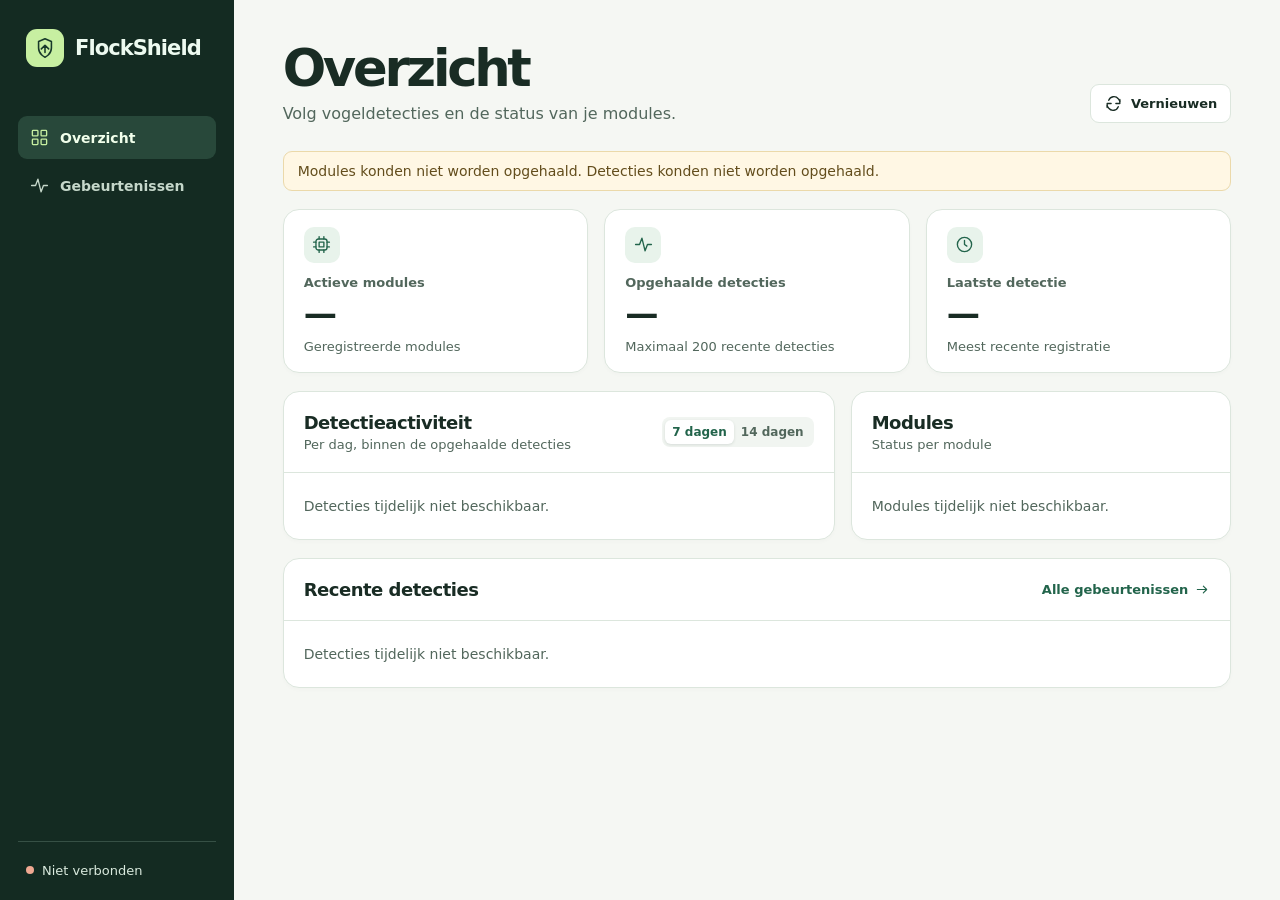
==== frontend/index.html @ 68c660af "Created more structure within the project and changed the layout of the website." ====
<!doctype html>
<html lang="nl">
<head>
<meta charset="utf-8">
<meta name="viewport" content="width=device-width, initial-scale=1">
<meta name="theme-color" content="#f5f7f3">
<title>Overzicht · FlockShield</title>
<link rel="stylesheet" href="style.css">
<script type="module" src="overzicht.js"></script>
</head>
<body><div id="app"></div></body>
</html>
---- frontend/style.css ----
:root {
  color-scheme: light;
  --text: #192c24;
  --muted: #52675c;
  --line: #dce6dd;
  --green: #22644b;
  --pale: #e8f3eb;
  --surface: #fff;
  font-family: "Aptos", "Segoe UI", system-ui, sans-serif;
  color: var(--text);
  background: #f5f7f3;
}
* { box-sizing: border-box; }
body { margin: 0; min-width: 280px; }
a { color: inherit; text-decoration: none; }
button, input, select { font: inherit; }
button, select { cursor: pointer; }
:focus-visible { outline: 3px solid #45a881; outline-offset: 3px; }
[hidden] { display: none !important; }
svg { width: 19px; height: 19px; flex: none; }
.skip { position: fixed; z-index: 5; inset: 1rem auto auto 1rem; background: white; padding: .75rem; transform: translateY(-200%); }
.skip:focus { transform: none; }
#app { display: grid; grid-template-columns: 234px minmax(0, 1fr); min-height: 100vh; }
.sidebar { position: sticky; top: 0; height: 100vh; display: flex; flex-direction: column; padding: 29px 18px 22px; background: #142b22; color: #edfaf0; }
.brand { display: flex; align-items: center; gap: 11px; padding: 0 8px; font-size: 21px; font-weight: 750; letter-spacing: -.045em; }
.brand span { display: grid; place-items: center; width: 38px; height: 38px; border-radius: 11px; background: #c7efa1; color: #18392a; }
.brand svg { width: 22px; height: 22px; }
nav { display: grid; gap: 5px; margin-top: 49px; }
nav a { display: flex; align-items: center; gap: 11px; padding: 12px; border-radius: 9px; color: #c5d7ca; font-size: 14px; font-weight: 650; }
nav a:hover, nav a[aria-current] { background: #28483a; color: #f1ffeb; }
nav a[aria-current] svg { color: #c7efa1; }
.sidebar-footer { margin-top: auto; border-top: 1px solid #365045; padding: 17px 8px 0; }
.connection { display: inline-flex; align-items: center; gap: 8px; font-size: 13px; color: #daeade; }
.connection i { width: 8px; height: 8px; border-radius: 50%; background: #aabbaf; }
.connection[data-state="online"] i { background: #bde88b; box-shadow: 0 0 0 4px #bde88b23; }
.connection[data-state="partial"] i { background: #f1ce78; }
.connection[data-state="offline"] i { background: #f0a892; }
main { width: 100%; max-width: 1550px; margin-inline: auto; padding: 42px clamp(20px, 3.8vw, 64px); }
.top { display: flex; align-items: end; justify-content: space-between; gap: 15px; margin-bottom: 28px; }
h1, h2, p { margin: 0; }
h1 { font-size: clamp(34px, 4vw, 52px); line-height: 1.03; letter-spacing: -.064em; }
h2 { font-size: 18px; letter-spacing: -.027em; }
.top p { color: var(--muted); margin-top: 9px; }
small { color: var(--muted); font-size: 13px; }
.refresh-area { display: flex; align-items: center; gap: 12px; }
.button { display: inline-flex; justify-content: center; align-items: center; gap: 8px; border: 1px solid var(--line); background: white; border-radius: 9px; padding: 8px 13px; min-height: 39px; color: var(--text); font-size: 13px; font-weight: 700; white-space: nowrap; }
.button:hover:not(:disabled) { background: var(--pale); border-color: #a8cdb4; }
.button:disabled { opacity: .5; cursor: default; }
.notice { padding: 11px 14px; margin-bottom: 18px; border: 1px solid #ebd9aa; border-radius: 9px; background: #fff7e4; color: #634d1c; font-size: 14px; }
.stats { display: grid; grid-template-columns: repeat(3, minmax(0, 1fr)); gap: 16px; margin-bottom: 18px; }
.metric, .panel { background: var(--surface); border: 1px solid var(--line); border-radius: 16px; box-shadow: 0 2px 4px #1e3c2c05; }
.metric { padding: 17px 20px; }
.metric h2 { margin-top: 12px; color: var(--muted); font-size: 13px; font-weight: 700; letter-spacing: 0; }
.metric strong { display: block; font-size: clamp(21px, 2.6vw, 36px); line-height: 1.15; letter-spacing: -.055em; margin: 5px 0 3px; overflow-wrap: anywhere; }
.tile-icon { display: grid; place-items: center; width: 36px; height: 36px; flex: none; border-radius: 10px; background: var(--pale); color: var(--green); }
.middle { display: grid; grid-template-columns: minmax(0, 1.45fr) minmax(0, 1fr); gap: 16px; margin-bottom: 18px; }
.panel { min-width: 0; overflow: hidden; }
.panel-head { display: flex; justify-content: space-between; align-items: center; gap: 12px; padding: 20px; }
.panel-head p { font-size: 13px; color: var(--muted); margin-top: 4px; }
.segments { display: inline-flex; flex: none; padding: 3px; border-radius: 8px; background: #f1f5f1; }
.segments button { border: 0; border-radius: 6px; padding: 5px 7px; color: var(--muted); background: transparent; font-size: 12px; font-weight: 700; }
.segments button[aria-pressed="true"] { color: var(--green); background: white; box-shadow: 0 1px 3px #192c2420; }
.chart { display: flex; gap: clamp(3px, 1vw, 14px); height: 174px; margin: 0 20px 18px; }
.bar-item { display: flex; min-width: 0; flex: 1; flex-direction: column; align-items: center; gap: 7px; }
.bar-track { display: flex; align-items: end; flex: 1; width: 100%; border-radius: 6px; background: #f1f5ef; overflow: hidden; }
.bar { min-height: 2px; width: 100%; height: var(--height); border-radius: 6px; background: linear-gradient(180deg, #78bc88, #398361); }
.bar-item:hover .bar { background: #22644b; }
.module-list { list-style: none; margin: 0; padding: 0 20px 12px; max-height: 200px; overflow: auto; }
.module-list li { display: flex; align-items: center; gap: 9px; padding: 9px 0; border-top: 1px solid var(--line); }
.module-list li div { flex: 1; min-width: 0; overflow-wrap: anywhere; }
.module-list li strong, .module-list li small { display: block; }
.module-list li strong { font-size: 14px; }
.pill { display: inline-block; border-radius: 999px; padding: 4px 8px; font-size: 12px; font-weight: 700; background: #edf1ed; color: var(--muted); }
.pill.active, .pill.confidence { background: var(--pale); color: var(--green); }
.text-link { color: var(--green); font-weight: 700; display: inline-flex; align-items: center; gap: 6px; font-size: 13px; }
.text-link:hover { text-decoration: underline; }
.text-link svg { width: 16px; }
.empty { padding: 25px 20px; border-top: 1px solid var(--line); color: var(--muted); font-size: 14px; }
.table-scroll { overflow: auto; }
table { border-collapse: collapse; width: 100%; text-align: left; font-size: 14px; }
th { background: #f3f7f2; color: var(--muted); font-size: 12px; font-weight: 700; }
th, td { padding: 12px 20px; border-top: 1px solid var(--line); white-space: nowrap; }
tbody tr:hover { background: #f8fbf7; }
.filters { display: flex; align-items: end; flex-wrap: wrap; gap: 10px; padding: 0 20px 18px; }
.filters label { display: grid; gap: 5px; color: var(--muted); font-size: 12px; font-weight: 700; }
.filters label:first-child { flex: 1; min-width: 180px; }
input, select { width: 100%; min-height: 39px; padding: 7px 10px; border: 1px solid var(--line); border-radius: 8px; background: #fff; color: var(--text); font-size: 14px; }
.pagination { display: flex; justify-content: space-between; align-items: center; gap: 8px; border-top: 1px solid var(--line); padding: 12px 20px; }
.pagination div { display: flex; gap: 6px; }
@media (max-width: 1050px) {
  #app { grid-template-columns: 185px minmax(0, 1fr); }
  .refresh-area { align-items: end; flex-direction: column-reverse; gap: 4px; }
  .middle { grid-template-columns: 1fr; }
}
@media (max-width: 700px) {
  #app { display: block; }
  .sidebar { position: static; height: auto; padding: 14px 16px 10px; display: grid; grid-template-columns: 1fr auto; gap: 10px; }
  .brand { padding: 0; }
  nav { grid-row: 2; grid-column: span 2; grid-template-columns: repeat(2, max-content); margin: 0; }
  nav a { padding: 9px; }
  .sidebar-footer { grid-column: 2; grid-row: 1; border: 0; padding: 0; align-self: center; margin: 0; }
  main { padding: 25px 15px; }
  .top { align-items: start; }
  .top p { font-size: 14px; }
  .stats { gap: 7px; }
  .metric { padding: 11px 8px; }
  .metric small { font-size: 11px; }
  .metric h2 { font-size: 12px; }
  th, td { padding-inline: 13px; }
}
@media (max-width: 390px) {
  .top { flex-wrap: wrap; }
  .refresh-area { flex-direction: row-reverse; align-items: center; }
  .panel-head { padding-inline: 12px; }
}
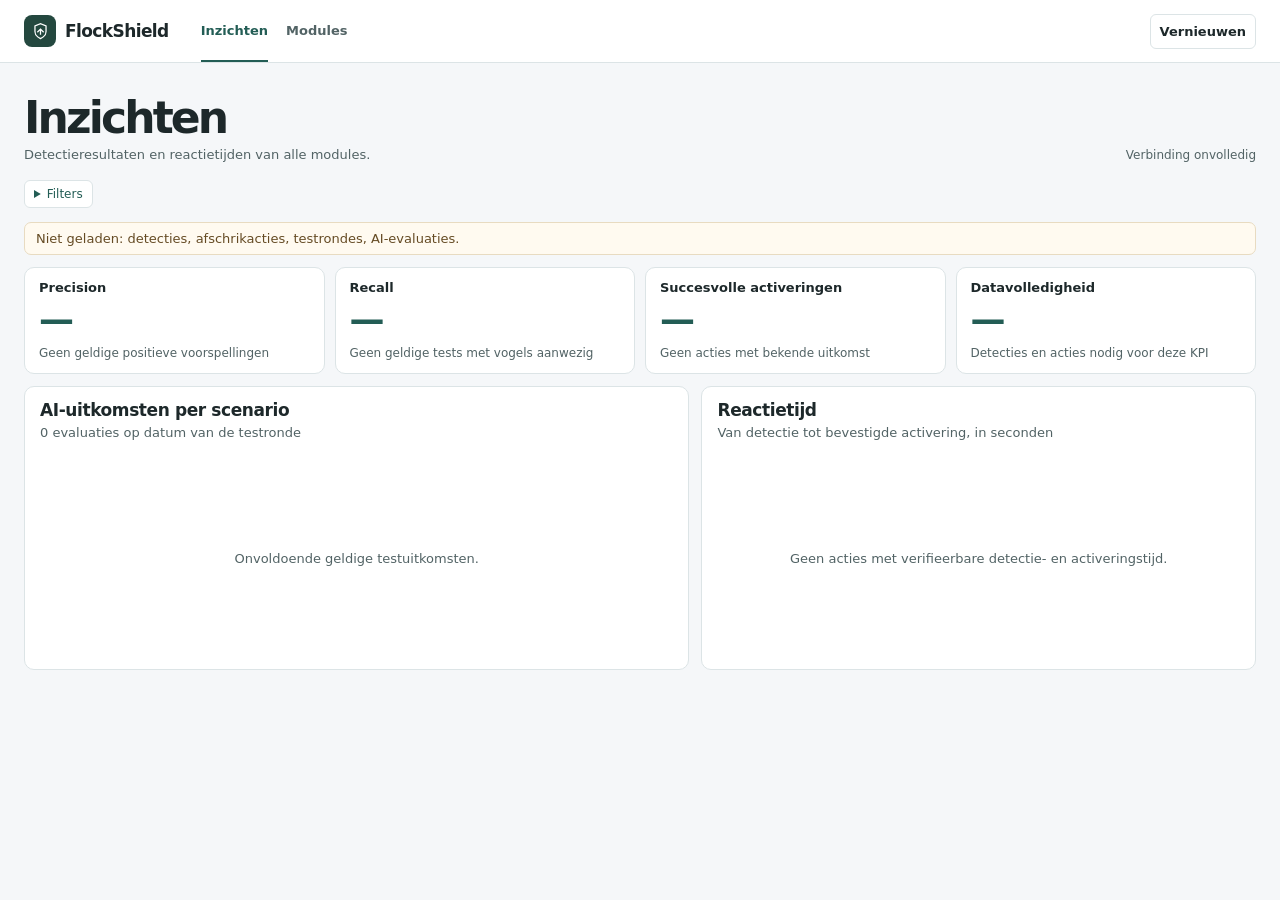
==== commit 6b9d6a11: "new changes" ====
--- a/frontend/index.html
+++ b/frontend/index.html
@@ -1,12 +1,57 @@
 <!doctype html>
 <html lang="nl">
 <head>
-<meta charset="utf-8">
-<meta name="viewport" content="width=device-width, initial-scale=1">
-<meta name="theme-color" content="#f5f7f3">
-<title>Overzicht · FlockShield</title>
-<link rel="stylesheet" href="style.css">
-<script type="module" src="overzicht.js"></script>
+  <meta charset="utf-8">
+  <meta name="viewport" content="width=device-width, initial-scale=1">
+  <meta name="theme-color" content="#f5f7f9">
+  <title>Inzichten · FlockShield</title>
+  <link rel="stylesheet" href="analysis.css?v=2">
+  <script defer src="vendor/chart.umd.js"></script>
+  <script type="module" src="analysis.js?v=2"></script>
 </head>
-<body><div id="app"></div></body>
+<body>
+  <a class="skip" href="#main">Naar inhoud</a>
+  <header class="app-header">
+    <div class="shell header-content">
+      <a class="brand" href="index.html"><span class="brand-icon" aria-hidden="true">
+        <svg viewBox="0 0 24 24" fill="none" stroke="currentColor" stroke-width="1.6"><path d="M12 21s7-3 7-9V5l-7-3-7 3v7c0 6 7 9 7 9Z"/><path d="m8 13 4-4 4 4m-4-4v7"/></svg>
+      </span>FlockShield</a>
+      <nav aria-label="Hoofdnavigatie">
+        <a href="index.html" aria-current="page">Inzichten</a>
+        <a href="modules.html">Modules</a>
+      </nav>
+      <button id="refresh" class="button" type="button">Vernieuwen</button>
+    </div>
+  </header>
+  <main class="shell" id="main">
+    <div class="page-heading">
+      <div><h1>Inzichten</h1><p>Detectieresultaten en reactietijden van alle modules.</p></div>
+      <span id="sync" role="status">Gegevens laden…</span>
+    </div>
+    <details class="filter-panel">
+      <summary>Filters</summary>
+      <form id="filters" class="filter-strip">
+      <label>Vanaf <input name="from" type="date"></label>
+      <label>Tot en met <input name="to" type="date"></label>
+      <label>AI-gegevensbron <select name="source"><option value="">Geen bron beschikbaar</option></select></label>
+      <label>AI-testscenario <select name="scenario"><option value="">Alle scenario’s</option></select></label>
+      <button class="button secondary" type="reset">Wis filters</button>
+      </form>
+    </details>
+    <p id="notice" class="notice" role="status" hidden></p>
+    <div id="metrics" class="metrics" aria-label="Kerncijfers"></div>
+    <div class="charts">
+      <section class="panel">
+        <header><h2>AI-uitkomsten per scenario</h2><p id="scenario-caption"></p></header>
+        <div class="chart-frame" id="scenario-frame"><canvas id="scenario-chart" role="img" aria-label="AI-uitkomsten per scenario"></canvas></div>
+        <details id="scenario-data"><summary>Bekijk waarden</summary><div></div></details>
+      </section>
+      <section class="panel">
+        <header><h2>Reactietijd</h2><p>Van detectie tot bevestigde activering, in seconden</p></header>
+        <div class="chart-frame" id="reaction-frame"><canvas id="reaction-chart" role="img" aria-label="Reactietijd per bevestigde actie in seconden"></canvas></div>
+        <details id="reaction-data"><summary>Bekijk waarden</summary><div></div></details>
+      </section>
+    </div>
+  </main>
+</body>
 </html>
--- a/frontend/analysis.css
+++ b/frontend/analysis.css
@@ -0,0 +1,92 @@
+:root {
+  color-scheme: light;
+  font-family: "Segoe UI", system-ui, sans-serif;
+  color: #1d282a;
+  background: #f5f7f9;
+  --line: #dce4e6;
+  --muted: #526365;
+  --accent: #235d55;
+  --surface: #fff;
+  --soft: #e8f0ed;
+}
+* { box-sizing: border-box; }
+body { margin: 0; min-width: 280px; }
+[hidden] { display: none !important; }
+a { color: inherit; text-decoration: none; }
+button, select, input { font: inherit; }
+button, select, summary { cursor: pointer; }
+button:disabled { cursor: default; opacity: .48; }
+:focus-visible { outline: 2px solid var(--accent); outline-offset: 3px; }
+.skip { position: absolute; left: -999px; }
+.skip:focus { left: 16px; top: 10px; z-index: 3; background: white; padding: 8px; }
+.shell { width: min(100% - 48px, 1260px); margin-inline: auto; }
+.app-header { background: var(--surface); border-bottom: 1px solid var(--line); }
+.header-content { min-height: 62px; display: grid; grid-template-columns: auto 1fr auto; align-items: center; gap: 32px; }
+.brand { display: inline-flex; align-items: center; gap: 9px; font-size: 17px; font-weight: 750; letter-spacing: -.035em; }
+.brand-icon { display: grid; place-items: center; width: 32px; height: 32px; border-radius: 8px; background: #24483f; color: #fff; }
+.brand-icon svg { width: 19px; height: 19px; }
+nav { display: flex; gap: 18px; align-items: stretch; align-self: stretch; }
+nav a { display: grid; align-items: center; border-bottom: 2px solid transparent; color: var(--muted); font-size: 13px; font-weight: 650; }
+nav a:hover, nav a[aria-current] { color: var(--accent); }
+nav a[aria-current] { border-bottom-color: var(--accent); }
+main { padding: 32px 0 48px; }
+.page-heading { display: flex; justify-content: space-between; align-items: end; gap: 12px; margin-bottom: 18px; }
+h1, h2, p { margin: 0; }
+h1 { font-size: clamp(30px, 4vw, 44px); letter-spacing: -.065em; line-height: 1.06; }
+h2 { font-size: 17px; letter-spacing: -.024em; }
+.page-heading p, .panel header p { margin-top: 5px; color: var(--muted); font-size: 13px; }
+#sync { color: var(--muted); font-size: 12px; }
+.button, input, select { min-height: 35px; padding: 6px 9px; border: 1px solid var(--line); border-radius: 6px; color: inherit; background: white; font-size: 13px; }
+.button { font-weight: 650; }
+.button:hover:not(:disabled) { background: var(--soft); border-color: #a7beb3; }
+.secondary { color: var(--accent); }
+.filter-strip { display: flex; flex-wrap: wrap; align-items: end; gap: 8px; margin-bottom: 14px; }
+.filter-panel { margin: 0 0 14px; }
+.filter-panel summary { width: fit-content; padding: 6px 9px; border: 1px solid var(--line); border-radius: 6px; background: var(--surface); }
+.filter-panel .filter-strip { margin: 9px 0 0; }
+.module-picker { margin-bottom: 18px; }
+.module-picker select { width: min(100%, 340px); max-width: none; }
+.module-heading { display: flex; align-items: center; gap: 9px; }
+.module-heading h2 { font-size: 22px; }
+#module-meta { margin: 4px 0 13px; color: var(--muted); font-size: 13px; }
+.module-metrics { grid-template-columns: repeat(3, minmax(0, 1fr)); }
+.module-chart { margin-bottom: 12px; }
+label { display: grid; gap: 4px; min-width: 0; color: var(--muted); font-size: 11px; font-weight: 700; }
+select { max-width: min(220px, 100%); }
+.notice { margin-bottom: 12px; border: 1px solid #e8dbc1; border-radius: 7px; background: #fffaf0; padding: 8px 11px; color: #654b24; font-size: 13px; }
+.metrics { display: grid; grid-template-columns: repeat(4, minmax(0, 1fr)); gap: 10px; margin-bottom: 12px; }
+.metric, .panel { border: 1px solid var(--line); border-radius: 10px; background: var(--surface); }
+.metric { padding: 12px 14px; }
+.metric h2 { font-size: 13px; letter-spacing: 0; }
+.metric strong { display: block; margin: 5px 0 2px; font-size: clamp(23px, 3vw, 35px); color: var(--accent); letter-spacing: -.05em; font-variant-numeric: tabular-nums; }
+.metric small, .log footer small { color: var(--muted); font-size: 12px; }
+.charts { display: grid; grid-template-columns: minmax(0, 1.2fr) minmax(0, 1fr); gap: 12px; margin-bottom: 12px; }
+.panel { min-width: 0; }
+.panel header { padding: 13px 15px 9px; }
+.chart-frame { position: relative; height: 220px; margin: 0 15px; }
+.chart-frame:has(.empty) { display: grid; place-items: center; }
+.empty { padding: 12px; color: var(--muted); text-align: center; font-size: 13px; }
+details { margin: 8px 15px 10px; color: var(--accent); font-size: 12px; }
+details > div { overflow: auto; margin-top: 6px; max-height: 230px; }
+.log header, .log footer { display: flex; align-items: center; justify-content: space-between; gap: 10px; }
+.log footer { padding: 9px 15px; }
+.table-wrap { overflow: auto; }
+table { width: 100%; border-collapse: collapse; text-align: left; font-size: 13px; }
+th, td { padding: 8px 10px; border-top: 1px solid var(--line); vertical-align: top; }
+th { color: var(--muted); background: #f7f9f9; font-size: 11px; white-space: nowrap; }
+td:first-child { white-space: nowrap; }
+td:last-child { overflow-wrap: anywhere; }
+tbody tr:hover { background: #f7faf8; }
+.badge { display: inline-block; padding: 3px 6px; border-radius: 4px; background: var(--soft); color: var(--accent); font-size: 11px; font-weight: 650; white-space: nowrap; }
+.badge.error { background: #faecea; color: #843d33; }
+@media (max-width: 760px) {
+  .shell { width: min(100% - 28px, 1260px); }
+  .header-content { grid-template-columns: 1fr auto; gap: 6px 12px; padding-top: 8px; }
+  .header-content button { grid-column: 2; grid-row: 1; }
+  nav { grid-column: span 2; min-height: 36px; }
+  main { padding-top: 23px; }
+  .charts { grid-template-columns: 1fr; }
+  .metrics { grid-template-columns: repeat(2, minmax(0, 1fr)); }
+  .module-metrics { grid-template-columns: repeat(3, minmax(0, 1fr)); }
+  .page-heading { align-items: start; flex-direction: column; }
+}
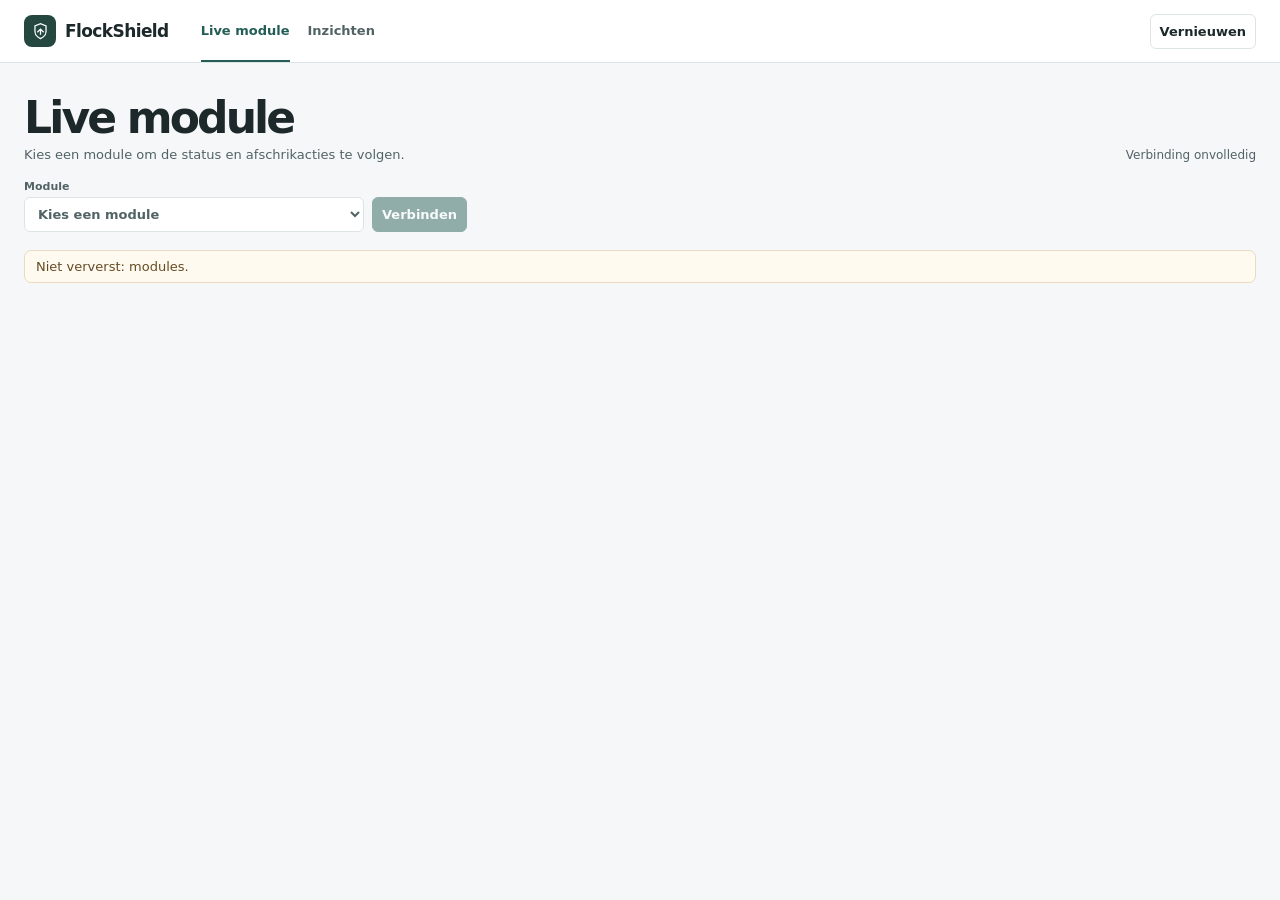
==== commit a9c53274: "Add live module dashboard and separate insights page" ====
--- a/frontend/index.html
+++ b/frontend/index.html
@@ -4,12 +4,11 @@
   <meta charset="utf-8">
   <meta name="viewport" content="width=device-width, initial-scale=1">
   <meta name="theme-color" content="#f5f7f9">
-  <title>Inzichten · FlockShield</title>
-  <link rel="stylesheet" href="analysis.css?v=2">
-  <script defer src="vendor/chart.umd.js"></script>
-  <script type="module" src="analysis.js?v=2"></script>
+  <title>Live module · FlockShield</title>
+  <link rel="stylesheet" href="analysis.css?v=3">
+  <script type="module" src="analysis.js?v=3"></script>
 </head>
-<body>
+<body data-view="modules">
   <a class="skip" href="#main">Naar inhoud</a>
   <header class="app-header">
     <div class="shell header-content">
@@ -17,41 +16,52 @@
         <svg viewBox="0 0 24 24" fill="none" stroke="currentColor" stroke-width="1.6"><path d="M12 21s7-3 7-9V5l-7-3-7 3v7c0 6 7 9 7 9Z"/><path d="m8 13 4-4 4 4m-4-4v7"/></svg>
       </span>FlockShield</a>
       <nav aria-label="Hoofdnavigatie">
-        <a href="index.html" aria-current="page">Inzichten</a>
-        <a href="modules.html">Modules</a>
+        <a href="index.html" aria-current="page">Live module</a>
+        <a href="inzichten.html">Inzichten</a>
       </nav>
       <button id="refresh" class="button" type="button">Vernieuwen</button>
     </div>
   </header>
   <main class="shell" id="main">
     <div class="page-heading">
-      <div><h1>Inzichten</h1><p>Detectieresultaten en reactietijden van alle modules.</p></div>
+      <div><h1>Live module</h1><p>Kies een module om de status en afschrikacties te volgen.</p></div>
       <span id="sync" role="status">Gegevens laden…</span>
     </div>
-    <details class="filter-panel">
-      <summary>Filters</summary>
-      <form id="filters" class="filter-strip">
-      <label>Vanaf <input name="from" type="date"></label>
-      <label>Tot en met <input name="to" type="date"></label>
-      <label>AI-gegevensbron <select name="source"><option value="">Geen bron beschikbaar</option></select></label>
-      <label>AI-testscenario <select name="scenario"><option value="">Alle scenario’s</option></select></label>
-      <button class="button secondary" type="reset">Wis filters</button>
-      </form>
-    </details>
+    <form id="filters" class="module-picker">
+      <label>Module <select name="module" required><option value="">Kies een module</option></select></label>
+      <button id="connect" class="button primary" type="submit" disabled>Verbinden</button>
+      <button id="disconnect" class="button" type="button" hidden>Verbinding stoppen</button>
+    </form>
     <p id="notice" class="notice" role="status" hidden></p>
-    <div id="metrics" class="metrics" aria-label="Kerncijfers"></div>
-    <div class="charts">
-      <section class="panel">
-        <header><h2>AI-uitkomsten per scenario</h2><p id="scenario-caption"></p></header>
-        <div class="chart-frame" id="scenario-frame"><canvas id="scenario-chart" role="img" aria-label="AI-uitkomsten per scenario"></canvas></div>
-        <details id="scenario-data"><summary>Bekijk waarden</summary><div></div></details>
+    <section id="module-detail" hidden>
+      <div class="module-heading"><h2 id="module-name"></h2><span id="module-status" class="badge"></span></div>
+      <p id="module-meta"></p>
+      <div class="live-cards">
+        <article class="panel live-card">
+          <h3>Laatste afschrikactie</h3>
+          <strong id="mechanism">—</strong>
+          <small id="action-time"></small>
+        </article>
+        <article class="panel live-card">
+          <h3>Activering</h3>
+          <strong id="activation">—</strong>
+          <small id="activation-time"></small>
+        </article>
+        <article class="panel live-card">
+          <h3>Laatste vogeldetectie</h3>
+          <strong id="latest-detection">—</strong>
+          <small id="detection-source"></small>
+        </article>
+      </div>
+      <p class="live-note">Een bevestigde activering geeft aan dat het mechanisme is geactiveerd. Of de vogels zijn weggegaan, wordt niet gemeten.</p>
+      <section class="panel log" id="logboek">
+        <header><div><h2>Gebeurtenissen</h2><p>Detecties, afschrikacties en geregistreerde fouten</p></div>
+          <label>Type <select id="event-type"><option value="">Alle gebeurtenissen</option><option value="detection">Detecties</option><option value="action">Afschrikacties</option><option value="error">Fouten</option></select></label>
+        </header>
+        <div id="events"></div>
+        <footer><small id="event-count"></small><div><button class="button" id="prev" type="button">Vorige</button> <button class="button" id="next" type="button">Volgende</button></div></footer>
       </section>
-      <section class="panel">
-        <header><h2>Reactietijd</h2><p>Van detectie tot bevestigde activering, in seconden</p></header>
-        <div class="chart-frame" id="reaction-frame"><canvas id="reaction-chart" role="img" aria-label="Reactietijd per bevestigde actie in seconden"></canvas></div>
-        <details id="reaction-data"><summary>Bekijk waarden</summary><div></div></details>
-      </section>
-    </div>
+    </section>
   </main>
 </body>
 </html>
--- a/frontend/analysis.css
+++ b/frontend/analysis.css
@@ -44,13 +44,23 @@
 .filter-panel { margin: 0 0 14px; }
 .filter-panel summary { width: fit-content; padding: 6px 9px; border: 1px solid var(--line); border-radius: 6px; background: var(--surface); }
 .filter-panel .filter-strip { margin: 9px 0 0; }
-.module-picker { margin-bottom: 18px; }
+.module-picker { display: flex; flex-wrap: wrap; align-items: end; gap: 8px; margin-bottom: 18px; }
+.module-picker label { width: min(100%, 340px); }
 .module-picker select { width: min(100%, 340px); max-width: none; }
+.button.primary { border-color: var(--accent); background: var(--accent); color: white; }
+.button.primary:hover:not(:disabled) { background: #194a43; }
 .module-heading { display: flex; align-items: center; gap: 9px; }
 .module-heading h2 { font-size: 22px; }
 #module-meta { margin: 4px 0 13px; color: var(--muted); font-size: 13px; }
-.module-metrics { grid-template-columns: repeat(3, minmax(0, 1fr)); }
-.module-chart { margin-bottom: 12px; }
+.live-cards { display: grid; grid-template-columns: repeat(3, minmax(0, 1fr)); gap: 10px; }
+.live-card { padding: 12px 14px; }
+.live-card h3 { margin: 0; color: var(--muted); font-size: 13px; font-weight: 650; }
+.live-card strong { display: block; margin: 5px 0 2px; font-size: clamp(15px, 2.1vw, 24px); letter-spacing: -.04em; overflow-wrap: anywhere; }
+.live-card small, .live-note { color: var(--muted); font-size: 12px; }
+.live-note { margin: 8px 0 14px; }
+#activation[data-result="success"] { color: var(--accent); }
+#activation[data-result="failed"] { color: #843d33; }
+#module-status:not([data-active="true"]) { background: #eef1f1; color: var(--muted); }
 label { display: grid; gap: 4px; min-width: 0; color: var(--muted); font-size: 11px; font-weight: 700; }
 select { max-width: min(220px, 100%); }
 .notice { margin-bottom: 12px; border: 1px solid #e8dbc1; border-radius: 7px; background: #fffaf0; padding: 8px 11px; color: #654b24; font-size: 13px; }
@@ -87,6 +97,6 @@
   main { padding-top: 23px; }
   .charts { grid-template-columns: 1fr; }
   .metrics { grid-template-columns: repeat(2, minmax(0, 1fr)); }
-  .module-metrics { grid-template-columns: repeat(3, minmax(0, 1fr)); }
+  .live-cards { grid-template-columns: 1fr; }
   .page-heading { align-items: start; flex-direction: column; }
 }
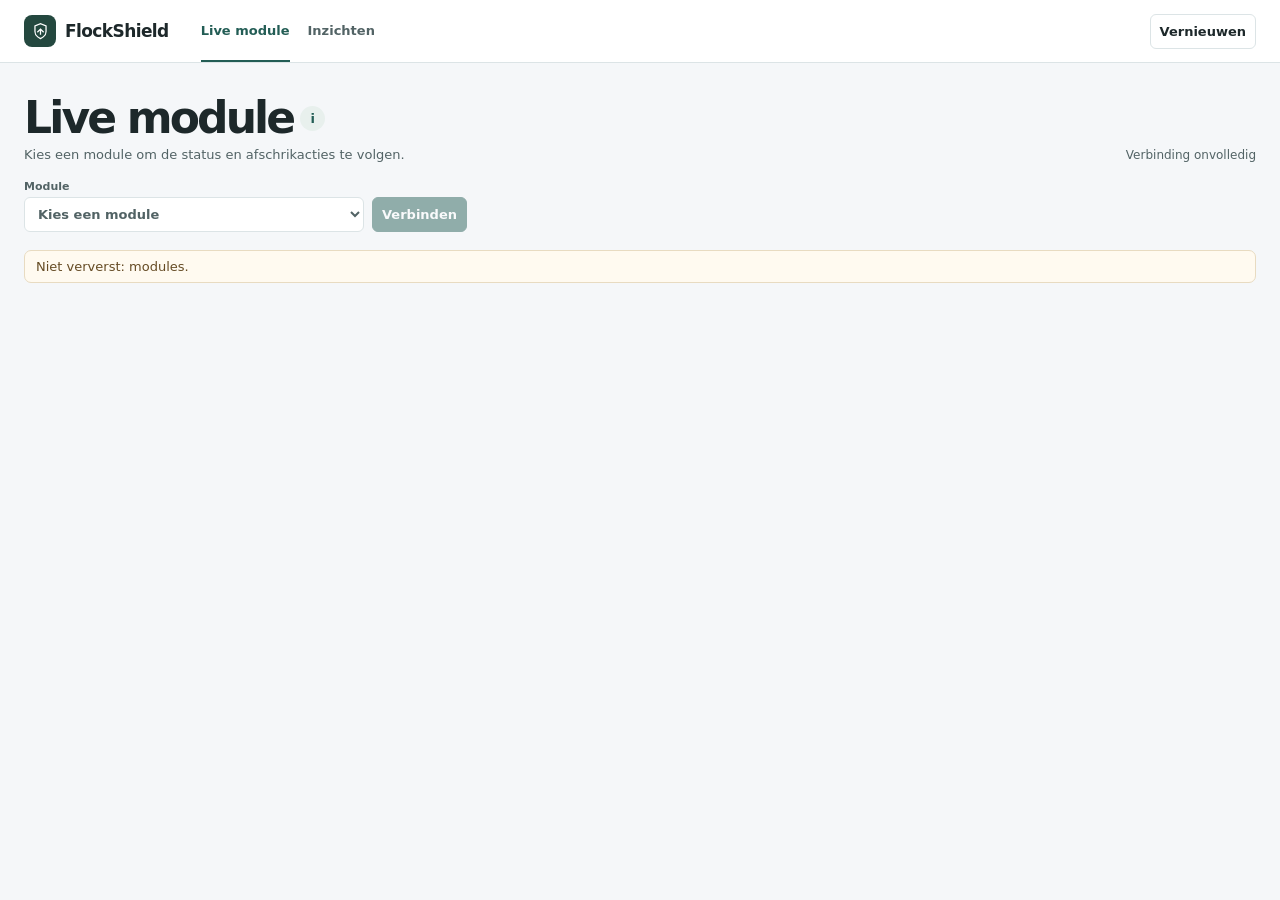
==== commit 530a2af0: "new styling changes" ====
--- a/frontend/index.html
+++ b/frontend/index.html
@@ -5,8 +5,8 @@
   <meta name="viewport" content="width=device-width, initial-scale=1">
   <meta name="theme-color" content="#f5f7f9">
   <title>Live module · FlockShield</title>
-  <link rel="stylesheet" href="analysis.css?v=3">
-  <script type="module" src="analysis.js?v=3"></script>
+  <link rel="stylesheet" href="analysis.css?v=4">
+  <script type="module" src="analysis.js?v=4"></script>
 </head>
 <body data-view="modules">
   <a class="skip" href="#main">Naar inhoud</a>
@@ -24,7 +24,7 @@
   </header>
   <main class="shell" id="main">
     <div class="page-heading">
-      <div><h1>Live module</h1><p>Kies een module om de status en afschrikacties te volgen.</p></div>
+      <div><div class="label-row"><h1>Live module</h1><button class="info" type="button" data-info="live" aria-label="Uitleg over Live module">i</button></div><p>Kies een module om de status en afschrikacties te volgen.</p></div>
       <span id="sync" role="status">Gegevens laden…</span>
     </div>
     <form id="filters" class="module-picker">
@@ -43,7 +43,7 @@
           <small id="action-time"></small>
         </article>
         <article class="panel live-card">
-          <h3>Activering</h3>
+          <div class="label-row"><h3>Activering</h3><button class="info" type="button" data-info="activation" aria-label="Uitleg over activering">i</button></div>
           <strong id="activation">—</strong>
           <small id="activation-time"></small>
         </article>
@@ -53,7 +53,7 @@
           <small id="detection-source"></small>
         </article>
       </div>
-      <p class="live-note">Een bevestigde activering geeft aan dat het mechanisme is geactiveerd. Of de vogels zijn weggegaan, wordt niet gemeten.</p>
+
       <section class="panel log" id="logboek">
         <header><div><h2>Gebeurtenissen</h2><p>Detecties, afschrikacties en geregistreerde fouten</p></div>
           <label>Type <select id="event-type"><option value="">Alle gebeurtenissen</option><option value="detection">Detecties</option><option value="action">Afschrikacties</option><option value="error">Fouten</option></select></label>
--- a/frontend/analysis.css
+++ b/frontend/analysis.css
@@ -35,6 +35,13 @@
 h1 { font-size: clamp(30px, 4vw, 44px); letter-spacing: -.065em; line-height: 1.06; }
 h2 { font-size: 17px; letter-spacing: -.024em; }
 .page-heading p, .panel header p { margin-top: 5px; color: var(--muted); font-size: 13px; }
+.label-row { display: flex; align-items: center; gap: 7px; }
+.info { display: inline-grid; place-items: center; flex: none; width: 25px; height: 25px; padding: 0; border: 0; border-radius: 50%; background: var(--soft); color: var(--accent); font-size: 13px; font-weight: 750; }
+.info:hover { background: #d8e7df; }
+.info-dialog { width: min(420px, calc(100% - 32px)); padding: 20px; border: 1px solid var(--line); border-radius: 12px; color: inherit; }
+.info-dialog::backdrop { background: #162d2c66; }
+.info-dialog p { margin: 9px 0 16px; color: var(--muted); line-height: 1.55; font-size: 14px; }
+.info-dialog form { display: flex; justify-content: end; }
 #sync { color: var(--muted); font-size: 12px; }
 .button, input, select { min-height: 35px; padding: 6px 9px; border: 1px solid var(--line); border-radius: 6px; color: inherit; background: white; font-size: 13px; }
 .button { font-weight: 650; }
@@ -56,8 +63,8 @@
 .live-card { padding: 12px 14px; }
 .live-card h3 { margin: 0; color: var(--muted); font-size: 13px; font-weight: 650; }
 .live-card strong { display: block; margin: 5px 0 2px; font-size: clamp(15px, 2.1vw, 24px); letter-spacing: -.04em; overflow-wrap: anywhere; }
-.live-card small, .live-note { color: var(--muted); font-size: 12px; }
-.live-note { margin: 8px 0 14px; }
+.live-card small { color: var(--muted); font-size: 12px; }
+.live-cards { margin-bottom: 14px; }
 #activation[data-result="success"] { color: var(--accent); }
 #activation[data-result="failed"] { color: #843d33; }
 #module-status:not([data-active="true"]) { background: #eef1f1; color: var(--muted); }
@@ -73,8 +80,12 @@
 .charts { display: grid; grid-template-columns: minmax(0, 1.2fr) minmax(0, 1fr); gap: 12px; margin-bottom: 12px; }
 .panel { min-width: 0; }
 .panel header { padding: 13px 15px 9px; }
-.chart-frame { position: relative; height: 220px; margin: 0 15px; }
-.chart-frame:has(.empty) { display: grid; place-items: center; }
+.chart-frame { max-height: 390px; overflow: auto; margin: 0 15px; }
+.chart-plot { position: relative; height: var(--plot-height, 250px); }
+.chart-frame:has(.empty) { display: grid; place-items: center; min-height: 170px; background: #f7f9f8; border-radius: 7px; }
+.chart-key { display: flex; flex-wrap: wrap; gap: 5px 12px; margin: 0 15px 8px; padding: 0; list-style: none; color: var(--muted); font-size: 11px; }
+.chart-key li { display: flex; align-items: center; gap: 5px; }
+.chart-key span { width: 8px; height: 8px; border-radius: 2px; background: var(--key); }
 .empty { padding: 12px; color: var(--muted); text-align: center; font-size: 13px; }
 details { margin: 8px 15px 10px; color: var(--accent); font-size: 12px; }
 details > div { overflow: auto; margin-top: 6px; max-height: 230px; }
@@ -87,6 +98,11 @@
 td:first-child { white-space: nowrap; }
 td:last-child { overflow-wrap: anywhere; }
 tbody tr:hover { background: #f7faf8; }
+.event-mechanism { display: block; margin-top: 3px; color: var(--muted); }
+.event-details { margin: 0; }
+.event-details dl { margin: 6px 0 0; min-width: 110px; }
+.event-details dt { color: var(--muted); }
+.event-details dd { margin: 0 0 5px; overflow-wrap: anywhere; }
 .badge { display: inline-block; padding: 3px 6px; border-radius: 4px; background: var(--soft); color: var(--accent); font-size: 11px; font-weight: 650; white-space: nowrap; }
 .badge.error { background: #faecea; color: #843d33; }
 @media (max-width: 760px) {
